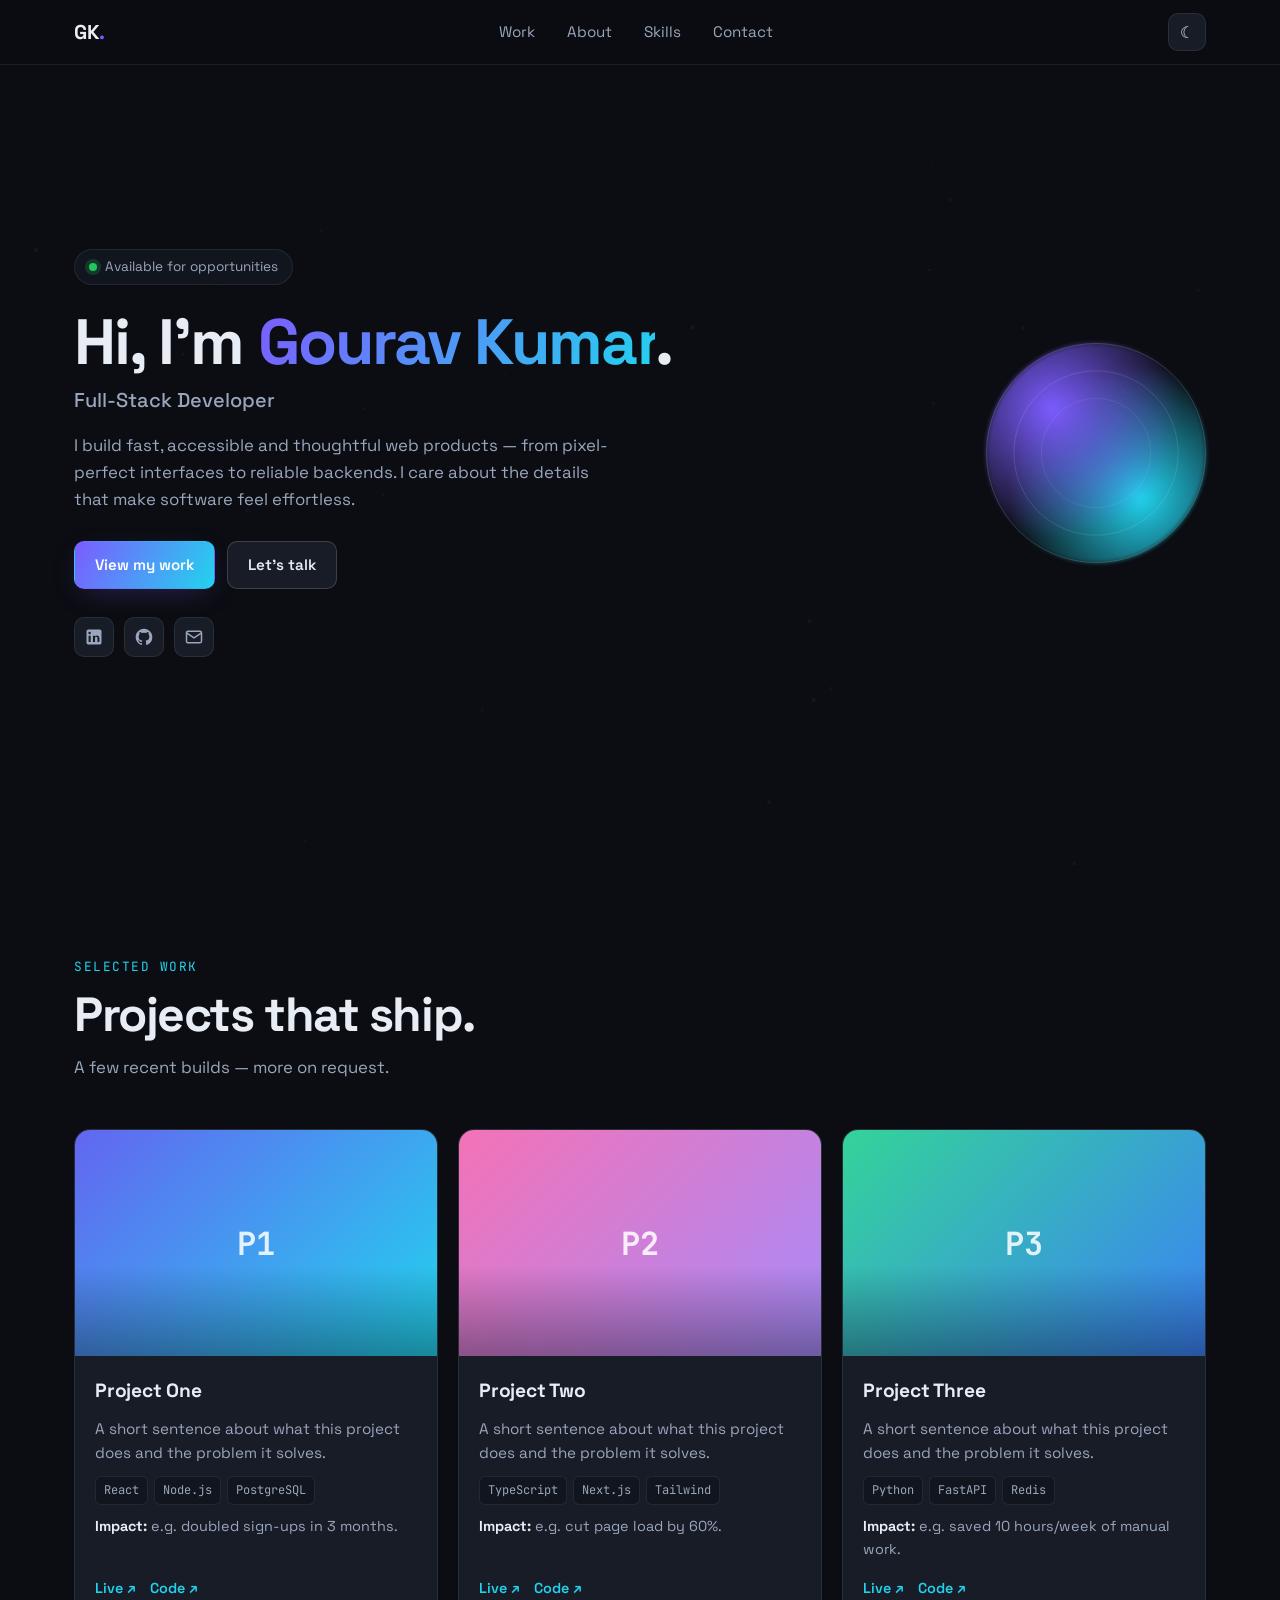
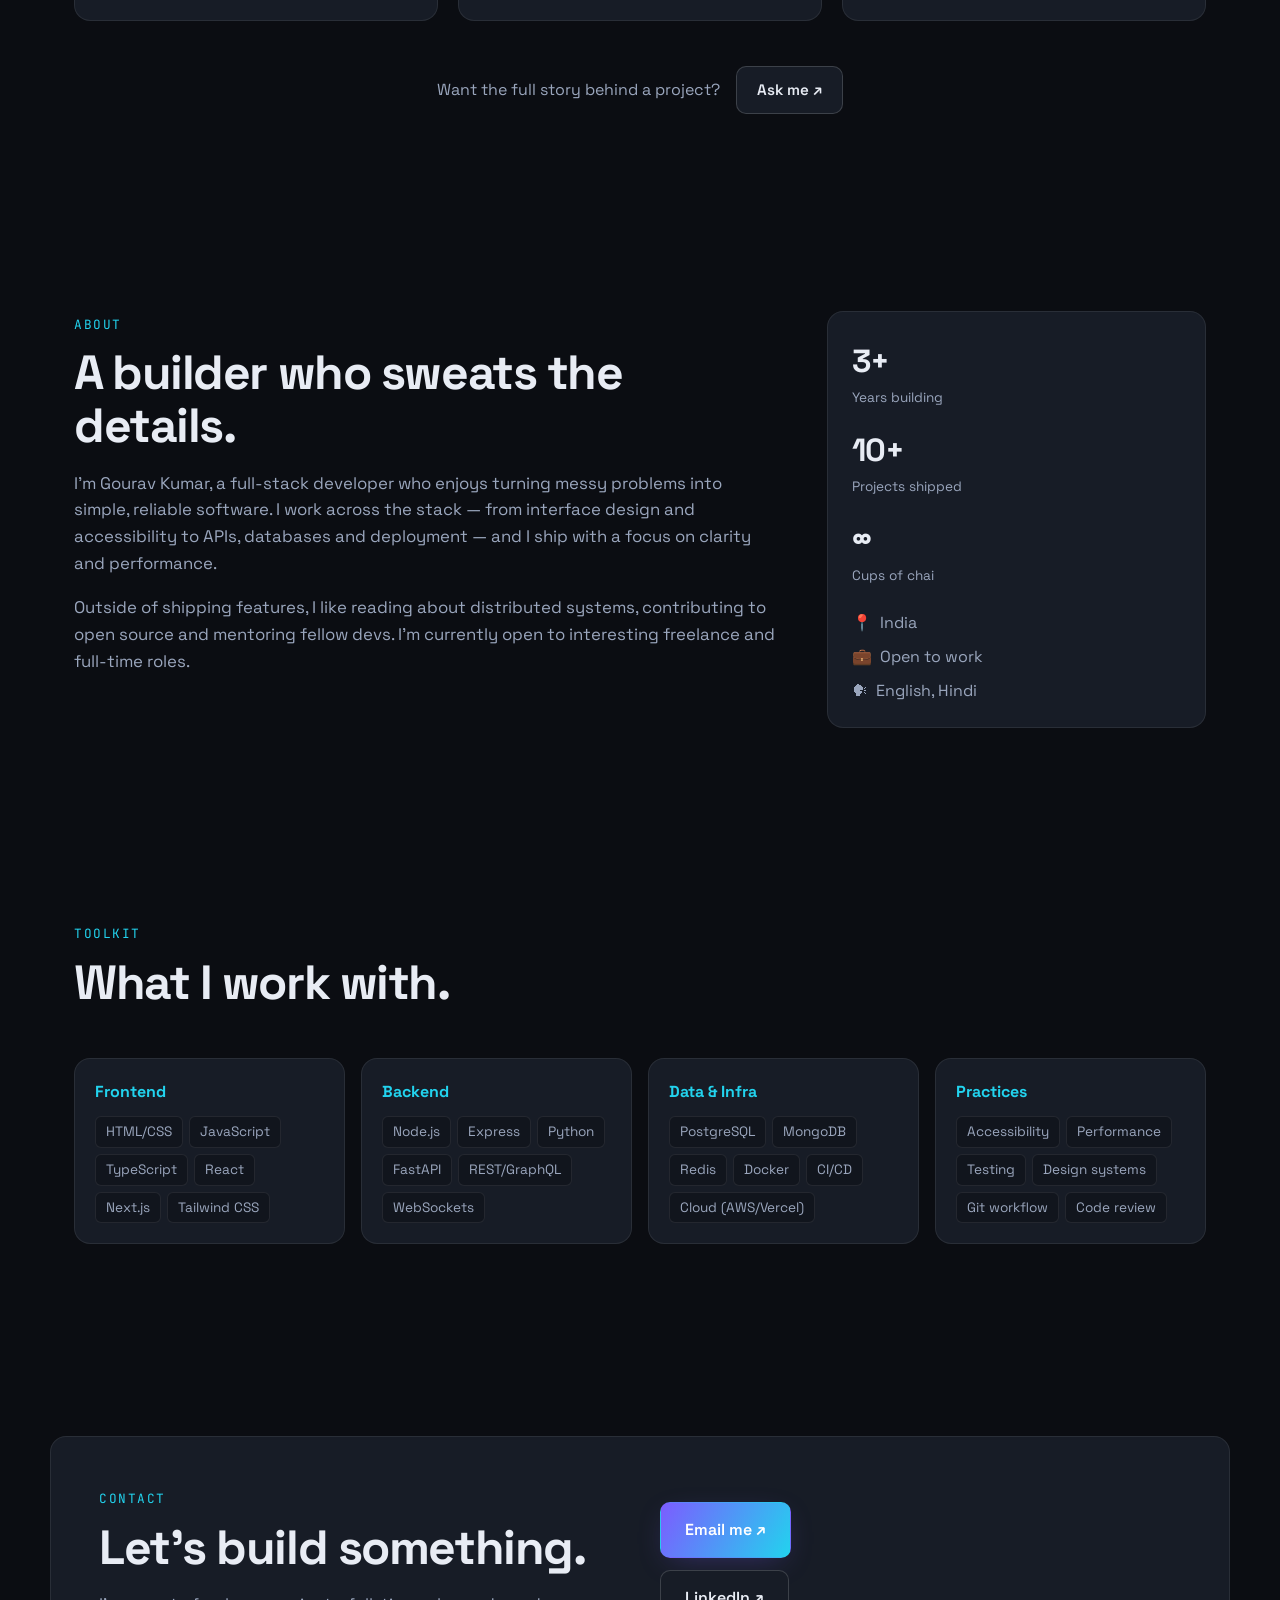
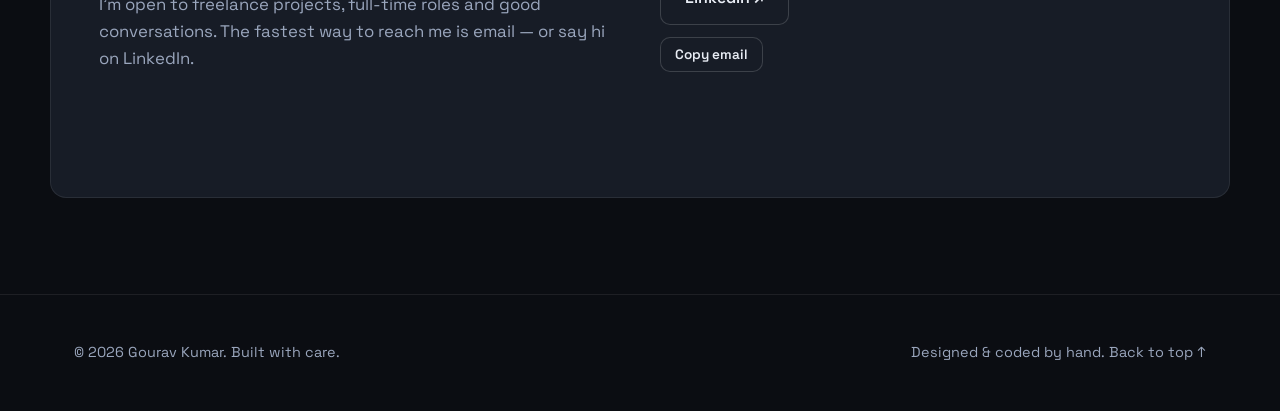
==== index.html @ 8fd54028 "Add files via upload" ====
<!DOCTYPE html>
<html lang="en" data-theme="dark">
<head>
  <meta charset="UTF-8" />
  <meta name="viewport" content="width=device-width, initial-scale=1" />
  <meta name="description" content="Portfolio of Gourav Kumar — full-stack developer building thoughtful, performant web products." />
  <title>Gourav Kumar — Portfolio</title>

  <link rel="icon" type="image/svg+xml" href="assets/favicon.svg" />

  <link rel="preconnect" href="https://fonts.googleapis.com" />
  <link rel="preconnect" href="https://fonts.gstatic.com" crossorigin />
  <link href="https://fonts.googleapis.com/css2?family=Space+Grotesk:wght@300;400;500;600;700&family=JetBrains+Mono:wght@400;500&display=swap" rel="stylesheet" />

  <link rel="stylesheet" href="styles.css" />
</head>
<body>
  <canvas id="bg-canvas" aria-hidden="true"></canvas>

  <header class="site-header" id="top">
    <div class="container header-inner">
      <a class="logo" href="#top" aria-label="Gourav Kumar home">GK<span class="dot">.</span></a>
      <nav class="nav" aria-label="Primary">
        <ul class="nav-list">
          <li><a href="#work">Work</a></li>
          <li><a href="#about">About</a></li>
          <li><a href="#skills">Skills</a></li>
          <li><a href="#contact">Contact</a></li>
        </ul>
      </nav>
      <div class="header-actions">
        <button class="theme-toggle" id="theme-toggle" aria-label="Toggle color theme" type="button">
          <span class="icon sun" aria-hidden="true">☀</span>
          <span class="icon moon" aria-hidden="true">☾</span>
        </button>
        <button class="nav-toggle" id="nav-toggle" aria-label="Toggle navigation" aria-expanded="false" type="button">
          <span></span><span></span><span></span>
        </button>
      </div>
    </div>
  </header>

  <main>
    <section class="hero section" id="hero">
      <div class="container hero-inner">
        <div class="hero-content reveal">
          <span class="badge">
            <span class="badge-dot"></span>
            Available for opportunities
          </span>
          <h1 class="hero-title">
            Hi, I'm <span class="gradient-text">Gourav Kumar</span>.
          </h1>
          <h2 class="hero-sub">Full-Stack Developer</h2>
          <p class="hero-lead">
            I build fast, accessible and thoughtful web products — from
            pixel-perfect interfaces to reliable backends. I care about
            the details that make software feel effortless.
          </p>
          <div class="hero-cta">
            <a class="btn btn-primary" href="#work">View my work</a>
            <a class="btn btn-ghost" href="#contact">Let's talk</a>
          </div>
          <ul class="hero-social" aria-label="Social links">
            <li>
              <a href="https://www.linkedin.com/in/gourav-bajwa-5b4453447" target="_blank" rel="noopener noreferrer" aria-label="LinkedIn">
                <svg viewBox="0 0 24 24" width="20" height="20" fill="currentColor" aria-hidden="true">
                  <path d="M19 3a2 2 0 0 1 2 2v14a2 2 0 0 1-2 2H5a2 2 0 0 1-2-2V5a2 2 0 0 1 2-2h14Zm-11 7.5H5.5V18H8V10.5Zm-1.25-1.75a1.5 1.5 0 1 0 0-3 1.5 1.5 0 0 0 0 3ZM18.5 18v-4.25c0-2.35-1.25-3.5-2.95-3.5a2.6 2.6 0 0 0-2.3 1.3V10.5H10.75V18H13.25v-4.05c0-1.1.2-2.15 1.55-2.15s1.35 1.25 1.35 2.2V18h2.35Z"/>
                </svg>
              </a>
            </li>
            <li>
              <a href="https://github.com/" target="_blank" rel="noopener noreferrer" aria-label="GitHub">
                <svg viewBox="0 0 24 24" width="20" height="20" fill="currentColor" aria-hidden="true">
                  <path d="M12 2C6.48 2 2 6.48 2 12c0 4.42 2.87 8.17 6.84 9.49.5.09.68-.22.68-.48v-1.7c-2.78.61-3.37-1.34-3.37-1.34-.46-1.16-1.11-1.47-1.11-1.47-.91-.62.07-.61.07-.61 1 .07 1.53 1.03 1.53 1.03.89 1.52 2.34 1.08 2.91.82.09-.65.35-1.08.63-1.33-2.22-.25-4.56-1.11-4.56-4.95 0-1.09.39-1.98 1.03-2.68-.1-.25-.45-1.27.1-2.65 0 0 .84-.27 2.75 1.03a9.58 9.58 0 0 1 5 0c1.91-1.3 2.75-1.03 2.75-1.03.55 1.38.2 2.4.1 2.65.64.7 1.03 1.59 1.03 2.68 0 3.85-2.34 4.7-4.57 4.95.36.31.68.92.68 1.85v2.74c0 .27.18.58.69.48A10.01 10.01 0 0 0 22 12c0-5.52-4.48-10-10-10Z"/>
                </svg>
              </a>
            </li>
            <li>
              <a href="mailto:hello@example.com" aria-label="Email">
                <svg viewBox="0 0 24 24" width="20" height="20" fill="none" stroke="currentColor" stroke-width="1.8" aria-hidden="true">
                  <rect x="3" y="5" width="18" height="14" rx="2"/>
                  <path d="m3 7 9 6 9-6"/>
                </svg>
              </a>
            </li>
          </ul>
        </div>
        <div class="hero-visual reveal" aria-hidden="true">
          <div class="orb"></div>
          <div class="rings">
            <span></span><span></span><span></span>
          </div>
        </div>
      </div>
    </section>

    <section class="section" id="work">
      <div class="container">
        <header class="section-head reveal">
          <span class="eyebrow">Selected work</span>
          <h2 class="section-title">Projects that ship.</h2>
          <p class="section-lead">A few recent builds — more on request.</p>
        </header>

        <div class="projects-grid">
          <article class="project-card reveal">
            <div class="project-thumb" style="--thumb: linear-gradient(135deg,#6366f1,#22d3ee);">P1</div>
            <div class="project-body">
              <h3>Project One</h3>
              <p class="project-one-liner">A short sentence about what this project does and the problem it solves.</p>
              <div class="project-tags">
                <span>React</span><span>Node.js</span><span>PostgreSQL</span>
              </div>
              <p class="project-impact"><strong>Impact:</strong> e.g. doubled sign-ups in 3 months.</p>
              <div class="project-links">
                <a href="#" aria-label="Live demo for Project One">Live ↗</a>
                <a href="#" aria-label="Source code for Project One">Code ↗</a>
              </div>
            </div>
          </article>

          <article class="project-card reveal">
            <div class="project-thumb" style="--thumb: linear-gradient(135deg,#f472b6,#a78bfa);">P2</div>
            <div class="project-body">
              <h3>Project Two</h3>
              <p class="project-one-liner">A short sentence about what this project does and the problem it solves.</p>
              <div class="project-tags">
                <span>TypeScript</span><span>Next.js</span><span>Tailwind</span>
              </div>
              <p class="project-impact"><strong>Impact:</strong> e.g. cut page load by 60%.</p>
              <div class="project-links">
                <a href="#" aria-label="Live demo for Project Two">Live ↗</a>
                <a href="#" aria-label="Source code for Project Two">Code ↗</a>
              </div>
            </div>
          </article>

          <article class="project-card reveal">
            <div class="project-thumb" style="--thumb: linear-gradient(135deg,#34d399,#3b82f6);">P3</div>
            <div class="project-body">
              <h3>Project Three</h3>
              <p class="project-one-liner">A short sentence about what this project does and the problem it solves.</p>
              <div class="project-tags">
                <span>Python</span><span>FastAPI</span><span>Redis</span>
              </div>
              <p class="project-impact"><strong>Impact:</strong> e.g. saved 10 hours/week of manual work.</p>
              <div class="project-links">
                <a href="#" aria-label="Live demo for Project Three">Live ↗</a>
                <a href="#" aria-label="Source code for Project Three">Code ↗</a>
              </div>
            </div>
          </article>
        </div>

        <div class="work-cta reveal">
          <p>Want the full story behind a project?</p>
          <a class="btn btn-ghost" href="#contact">Ask me ↗</a>
        </div>
      </div>
    </section>

    <section class="section" id="about">
      <div class="container about-grid">
        <div class="about-text reveal">
          <span class="eyebrow">About</span>
          <h2 class="section-title">A builder who sweats the details.</h2>
          <p>
            I'm Gourav Kumar, a full-stack developer who enjoys turning messy
            problems into simple, reliable software. I work across the stack —
            from interface design and accessibility to APIs, databases and
            deployment — and I ship with a focus on clarity and performance.
          </p>
          <p>
            Outside of shipping features, I like reading about distributed
            systems, contributing to open source and mentoring fellow devs.
            I'm currently open to interesting freelance and full-time roles.
          </p>
        </div>
        <aside class="about-panel reveal">
          <div class="stat">
            <span class="stat-num">3+</span>
            <span class="stat-label">Years building</span>
          </div>
          <div class="stat">
            <span class="stat-num">10+</span>
            <span class="stat-label">Projects shipped</span>
          </div>
          <div class="stat">
            <span class="stat-num">∞</span>
            <span class="stat-label">Cups of chai</span>
          </div>
          <ul class="facts">
            <li><span>📍</span> India</li>
            <li><span>💼</span> Open to work</li>
            <li><span>🗣</span> English, Hindi</li>
          </ul>
        </aside>
      </div>
    </section>

    <section class="section" id="skills">
      <div class="container">
        <header class="section-head reveal">
          <span class="eyebrow">Toolkit</span>
          <h2 class="section-title">What I work with.</h2>
        </header>
        <div class="skills-grid reveal">
          <div class="skill-group">
            <h3>Frontend</h3>
            <ul>
              <li>HTML/CSS</li><li>JavaScript</li><li>TypeScript</li>
              <li>React</li><li>Next.js</li><li>Tailwind CSS</li>
            </ul>
          </div>
          <div class="skill-group">
            <h3>Backend</h3>
            <ul>
              <li>Node.js</li><li>Express</li><li>Python</li>
              <li>FastAPI</li><li>REST/GraphQL</li><li>WebSockets</li>
            </ul>
          </div>
          <div class="skill-group">
            <h3>Data & Infra</h3>
            <ul>
              <li>PostgreSQL</li><li>MongoDB</li><li>Redis</li>
              <li>Docker</li><li>CI/CD</li><li>Cloud (AWS/Vercel)</li>
            </ul>
          </div>
          <div class="skill-group">
            <h3>Practices</h3>
            <ul>
              <li>Accessibility</li><li>Performance</li><li>Testing</li>
              <li>Design systems</li><li>Git workflow</li><li>Code review</li>
            </ul>
          </div>
        </div>
      </div>
    </section>

    <section class="section" id="contact">
      <div class="container contact-inner reveal">
        <div class="contact-copy">
          <span class="eyebrow">Contact</span>
          <h2 class="section-title">Let's build something.</h2>
          <p>
            I'm open to freelance projects, full-time roles and good
            conversations. The fastest way to reach me is email — or say hi
            on LinkedIn.
          </p>
        </div>
        <div class="contact-actions">
          <a class="btn btn-primary btn-lg" id="email-btn" href="mailto:hello@example.com">
            Email me ↗
          </a>
          <a class="btn btn-ghost btn-lg" href="https://www.linkedin.com/in/gourav-bajwa-5b4453447" target="_blank" rel="noopener noreferrer">
            LinkedIn ↗
          </a>
          <button class="btn btn-ghost btn-sm copy-btn" id="copy-email" type="button" data-email="hello@example.com">
            Copy email
          </button>
        </div>
        <p class="contact-note" id="copy-note" role="status" aria-live="polite"></p>
      </div>
    </section>
  </main>

  <footer class="site-footer">
    <div class="container footer-inner">
      <p>© <span id="year"></span> Gourav Kumar. Built with care.</p>
      <p class="footer-note">Designed & coded by hand. <a href="#top">Back to top ↑</a></p>
    </div>
  </footer>

  <script src="script.js" defer></script>
</body>
</html>
---- styles.css ----
/* ===== Design tokens ===== */
:root {
  --bg: #0b0d12;
  --bg-soft: #11151d;
  --bg-elev: #171c26;
  --text: #e8ecf4;
  --text-muted: #9aa6bd;
  --text-faint: #6b7690;
  --accent: #7c5cff;
  --accent-2: #22d3ee;
  --accent-glow: rgba(124, 92, 255, 0.35);
  --border: rgba(255, 255, 255, 0.08);
  --border-strong: rgba(255, 255, 255, 0.16);
  --shadow: 0 20px 60px -20px rgba(0, 0, 0, 0.6);
  --radius: 16px;
  --radius-sm: 10px;
  --maxw: 1180px;
  --font-sans: "Space Grotesk", system-ui, -apple-system, Segoe UI, Roboto, sans-serif;
  --font-mono: "JetBrains Mono", ui-monospace, SFMono-Regular, monospace;
}

[data-theme="light"] {
  --bg: #f5f7fb;
  --bg-soft: #eef1f7;
  --bg-elev: #ffffff;
  --text: #0f1320;
  --text-muted: #4a5572;
  --text-faint: #7a85a3;
  --accent: #5b47ff;
  --accent-2: #0891b2;
  --accent-glow: rgba(91, 71, 255, 0.25);
  --border: rgba(15, 19, 32, 0.08);
  --border-strong: rgba(15, 19, 32, 0.16);
  --shadow: 0 20px 60px -20px rgba(15, 19, 32, 0.18);
}

/* Respect reduced motion */
@media (prefers-reduced-motion: reduce) {
  *, *::before, *::after {
    animation-duration: 0.001ms !important;
    animation-iteration-count: 1 !important;
    transition-duration: 0.001ms !important;
    scroll-behavior: auto !important;
  }
}

* { box-sizing: border-box; }

html { scroll-behavior: smooth; }

body {
  margin: 0;
  font-family: var(--font-sans);
  background: var(--bg);
  color: var(--text);
  line-height: 1.6;
  -webkit-font-smoothing: antialiased;
  overflow-x: hidden;
  transition: background 0.3s ease, color 0.3s ease;
}

/* Canvas background */
#bg-canvas {
  position: fixed;
  inset: 0;
  z-index: 0;
  pointer-events: none;
  opacity: 0.45;
}

/* Containers */
.container {
  width: 100%;
  max-width: var(--maxw);
  margin: 0 auto;
  padding: 0 24px;
}

/* Header */
.site-header {
  position: sticky;
  top: 0;
  z-index: 50;
  backdrop-filter: blur(14px);
  -webkit-backdrop-filter: blur(14px);
  background: color-mix(in srgb, var(--bg) 70%, transparent);
  border-bottom: 1px solid var(--border);
}
.header-inner {
  display: flex;
  align-items: center;
  justify-content: space-between;
  height: 64px;
  gap: 16px;
}
.logo {
  font-weight: 700;
  font-size: 1.25rem;
  color: var(--text);
  text-decoration: none;
  letter-spacing: -0.02em;
}
.logo .dot { color: var(--accent); }
.nav { flex: 1; display: flex; justify-content: center; }
.nav-list {
  display: flex;
  gap: 4px;
  list-style: none;
  margin: 0;
  padding: 0;
}
.nav-list a {
  color: var(--text-muted);
  text-decoration: none;
  padding: 8px 14px;
  border-radius: 8px;
  font-size: 0.95rem;
  transition: color 0.2s, background 0.2s;
}
.nav-list a:hover { color: var(--text); background: var(--bg-soft); }
.header-actions { display: flex; align-items: center; gap: 8px; }
.theme-toggle {
  border: 1px solid var(--border);
  background: var(--bg-elev);
  color: var(--text);
  width: 38px; height: 38px;
  border-radius: 10px;
  cursor: pointer;
  font-size: 1rem;
  display: grid; place-items: center;
}
.theme-toggle .icon { display: none; }
[data-theme="dark"] .theme-toggle .moon { display: inline; }
[data-theme="light"] .theme-toggle .sun { display: inline; }
.nav-toggle {
  display: none;
  flex-direction: column;
  gap: 4px;
  border: 1px solid var(--border);
  background: var(--bg-elev);
  width: 38px; height: 38px;
  border-radius: 10px;
  cursor: pointer;
  padding: 8px;
}
.nav-toggle span {
  height: 2px; background: var(--text); border-radius: 2px;
}

/* Sections */
.section { position: relative; z-index: 1; padding: 96px 0; }
.section-head { margin-bottom: 48px; max-width: 720px; }
.eyebrow {
  display: inline-block;
  font-family: var(--font-mono);
  font-size: 0.8rem;
  letter-spacing: 0.12em;
  text-transform: uppercase;
  color: var(--accent-2);
  margin-bottom: 12px;
}
.section-title {
  font-size: clamp(2rem, 4vw, 3rem);
  line-height: 1.1;
  letter-spacing: -0.03em;
  margin: 0 0 12px;
}
.section-lead { color: var(--text-muted); font-size: 1.05rem; margin: 0; }

/* Hero */
.hero { padding-top: 80px; min-height: 88vh; display: flex; align-items: center; }
.hero-inner {
  display: grid;
  grid-template-columns: 1.15fr 0.85fr;
  gap: 48px;
  align-items: center;
}
.hero-content { max-width: 640px; }
.badge {
  display: inline-flex;
  align-items: center;
  gap: 8px;
  padding: 6px 14px;
  border-radius: 999px;
  background: var(--bg-soft);
  border: 1px solid var(--border);
  font-size: 0.85rem;
  color: var(--text-muted);
  margin-bottom: 24px;
}
.badge-dot {
  width: 8px; height: 8px; border-radius: 50%;
  background: #22c55e;
  box-shadow: 0 0 0 4px rgba(34, 197, 94, 0.2);
}
.hero-title {
  font-size: clamp(2.4rem, 5vw, 4rem);
  line-height: 1.05;
  letter-spacing: -0.03em;
  margin: 0 0 8px;
}
.gradient-text {
  background: linear-gradient(120deg, var(--accent), var(--accent-2));
  -webkit-background-clip: text;
  background-clip: text;
  color: transparent;
}
.hero-sub {
  font-size: 1.25rem;
  color: var(--text-muted);
  font-weight: 500;
  margin: 0 0 16px;
}
.hero-lead {
  font-size: 1.05rem;
  color: var(--text-muted);
  margin: 0 0 28px;
  max-width: 540px;
}
.hero-cta { display: flex; gap: 12px; flex-wrap: wrap; margin-bottom: 28px; }
.hero-social {
  display: flex;
  gap: 10px;
  list-style: none;
  margin: 0;
  padding: 0;
}
.hero-social a {
  display: grid; place-items: center;
  width: 40px; height: 40px;
  border-radius: 10px;
  border: 1px solid var(--border);
  color: var(--text-muted);
  background: var(--bg-elev);
  transition: color 0.2s, border-color 0.2s, transform 0.2s;
}
.hero-social a:hover { color: var(--text); border-color: var(--accent); transform: translateY(-2px); }

/* Buttons */
.btn {
  display: inline-flex;
  align-items: center;
  gap: 6px;
  padding: 11px 20px;
  border-radius: 10px;
  font-weight: 600;
  font-size: 0.95rem;
  text-decoration: none;
  border: 1px solid transparent;
  cursor: pointer;
  transition: transform 0.15s, background 0.2s, border-color 0.2s, box-shadow 0.2s;
  font-family: inherit;
}
.btn-primary {
  background: linear-gradient(120deg, var(--accent), var(--accent-2));
  color: #fff;
  box-shadow: 0 8px 30px -10px var(--accent-glow);
}
.btn-primary:hover { transform: translateY(-2px); box-shadow: 0 12px 36px -8px var(--accent-glow); }
.btn-ghost {
  background: var(--bg-elev);
  color: var(--text);
  border-color: var(--border-strong);
}
.btn-ghost:hover { border-color: var(--accent); transform: translateY(-2px); }
.btn-lg { padding: 14px 24px; font-size: 1rem; }
.btn-sm { padding: 8px 14px; font-size: 0.85rem; }

/* Hero visual */
.hero-visual {
  position: relative;
  aspect-ratio: 1;
  max-width: 360px;
  margin-left: auto;
  display: grid; place-items: center;
}
.orb {
  width: 220px; height: 220px;
  border-radius: 50%;
  background: radial-gradient(circle at 30% 30%, var(--accent), transparent 60%),
              radial-gradient(circle at 70% 70%, var(--accent-2), transparent 60%);
  filter: blur(2px);
  animation: float 6s ease-in-out infinite;
  position: relative;
}
.rings { position: absolute; inset: 0; }
.rings span {
  position: absolute;
  inset: 0;
  border: 1px solid var(--border-strong);
  border-radius: 50%;
  animation: spin 18s linear infinite;
}
.rings span:nth-child(2) { transform: scale(0.75); animation-duration: 12s; animation-direction: reverse; }
.rings span:nth-child(3) { transform: scale(0.5); animation-duration: 8s; }
@keyframes float {
  0%, 100% { transform: translateY(-10px) rotate(0deg); }
  50% { transform: translateY(10px) rotate(8deg); }
}
@keyframes spin { to { transform: rotate(360deg); } }

/* Projects */
.projects-grid {
  display: grid;
  grid-template-columns: repeat(auto-fit, minmax(300px, 1fr));
  gap: 20px;
}
.project-card {
  background: var(--bg-elev);
  border: 1px solid var(--border);
  border-radius: var(--radius);
  overflow: hidden;
  transition: transform 0.25s, box-shadow 0.25s, border-color 0.25s;
  display: flex;
  flex-direction: column;
}
.project-card:hover {
  transform: translateY(-6px);
  border-color: var(--accent);
  box-shadow: 0 20px 50px -20px var(--accent-glow);
}
.project-thumb {
  aspect-ratio: 16/10;
  background: var(--thumb, linear-gradient(135deg, #6366f1, #22d3ee));
  display: grid; place-items: center;
  font-family: var(--font-mono);
  font-size: 2rem;
  color: rgba(255,255,255,0.85);
  font-weight: 700;
  position: relative;
}
.project-thumb::after {
  content: "";
  position: absolute; inset: 0;
  background: linear-gradient(to bottom, transparent 60%, rgba(0,0,0,0.35));
}
.project-body { padding: 20px; display: flex; flex-direction: column; gap: 10px; flex: 1; }
.project-body h3 { margin: 0; font-size: 1.2rem; letter-spacing: -0.01em; }
.project-one-liner { color: var(--text-muted); margin: 0; font-size: 0.95rem; }
.project-tags { display: flex; flex-wrap: wrap; gap: 6px; }
.project-tags span {
  font-family: var(--font-mono);
  font-size: 0.75rem;
  padding: 4px 8px;
  border-radius: 6px;
  background: var(--bg-soft);
  border: 1px solid var(--border);
  color: var(--text-muted);
}
.project-impact { margin: 0; font-size: 0.9rem; color: var(--text-muted); }
.project-impact strong { color: var(--text); }
.project-links { display: flex; gap: 14px; margin-top: auto; padding-top: 6px; }
.project-links a {
  text-decoration: none;
  font-weight: 600;
  font-size: 0.9rem;
  color: var(--accent-2);
  transition: color 0.2s;
}
.project-links a:hover { color: var(--accent); }
.work-cta {
  margin-top: 40px;
  display: flex;
  align-items: center;
  justify-content: center;
  gap: 16px;
  flex-wrap: wrap;
  color: var(--text-muted);
}

/* About */
.about-grid {
  display: grid;
  grid-template-columns: 1.3fr 0.7fr;
  gap: 48px;
  align-items: start;
}
.about-text p { color: var(--text-muted); font-size: 1.05rem; }
.about-panel {
  background: var(--bg-elev);
  border: 1px solid var(--border);
  border-radius: var(--radius);
  padding: 24px;
  display: grid;
  gap: 16px;
}
.stat { display: flex; flex-direction: column; }
.stat-num { font-size: 2rem; font-weight: 700; letter-spacing: -0.02em; }
.stat-label { font-size: 0.85rem; color: var(--text-muted); }
.facts { list-style: none; padding: 0; margin: 8px 0 0; display: grid; gap: 8px; }
.facts li { color: var(--text-muted); display: flex; gap: 8px; align-items: center; }

/* Skills */
.skills-grid {
  display: grid;
  grid-template-columns: repeat(auto-fit, minmax(220px, 1fr));
  gap: 16px;
}
.skill-group {
  background: var(--bg-elev);
  border: 1px solid var(--border);
  border-radius: var(--radius);
  padding: 20px;
}
.skill-group h3 { margin: 0 0 12px; font-size: 1rem; color: var(--accent-2); }
.skill-group ul { list-style: none; padding: 0; margin: 0; display: flex; flex-wrap: wrap; gap: 6px; }
.skill-group li {
  font-size: 0.85rem;
  padding: 4px 10px;
  border-radius: 6px;
  background: var(--bg-soft);
  color: var(--text-muted);
  border: 1px solid var(--border);
}

/* Contact */
.contact-inner {
  display: grid;
  grid-template-columns: 1fr 1fr;
  gap: 40px;
  align-items: center;
  background: var(--bg-elev);
  border: 1px solid var(--border);
  border-radius: var(--radius);
  padding: 48px;
}
.contact-copy p { color: var(--text-muted); font-size: 1.05rem; }
.contact-actions { display: flex; flex-direction: column; gap: 12px; align-items: flex-start; }
.copy-btn { align-self: flex-start; }
.contact-note { grid-column: 1 / -1; color: var(--text-muted); font-size: 0.9rem; margin: 0; min-height: 20px; }

/* Footer */
.site-footer {
  border-top: 1px solid var(--border);
  padding: 32px 0;
  color: var(--text-muted);
  font-size: 0.9rem;
  position: relative;
  z-index: 1;
}
.footer-inner {
  display: flex;
  justify-content: space-between;
  flex-wrap: wrap;
  gap: 8px;
}
.footer-note a { color: var(--text-muted); text-decoration: none; }
.footer-note a:hover { color: var(--accent); }

/* Reveal animation */
.reveal {
  opacity: 0;
  transform: translateY(24px);
  transition: opacity 0.7s ease, transform 0.7s ease;
}
.reveal.visible {
  opacity: 1;
  transform: translateY(0);
}

/* Mobile */
@media (max-width: 900px) {
  .hero-inner { grid-template-columns: 1fr; }
  .hero-visual { display: none; }
  .about-grid { grid-template-columns: 1fr; }
  .contact-inner { grid-template-columns: 1fr; padding: 32px; }
}
@media (max-width: 720px) {
  .nav { position: fixed; inset: 64px 0 0 0; background: var(--bg); transform: translateX(100%); transition: transform 0.25s; padding: 24px; }
  .nav.open { transform: translateX(0); }
  .nav-list { flex-direction: column; }
  .nav-toggle { display: flex; }
  .section { padding: 64px 0; }
  .hero { min-height: auto; padding-top: 40px; }
}
@media (prefers-reduced-motion: reduce) {
  .reveal { opacity: 1; transform: none; }
}
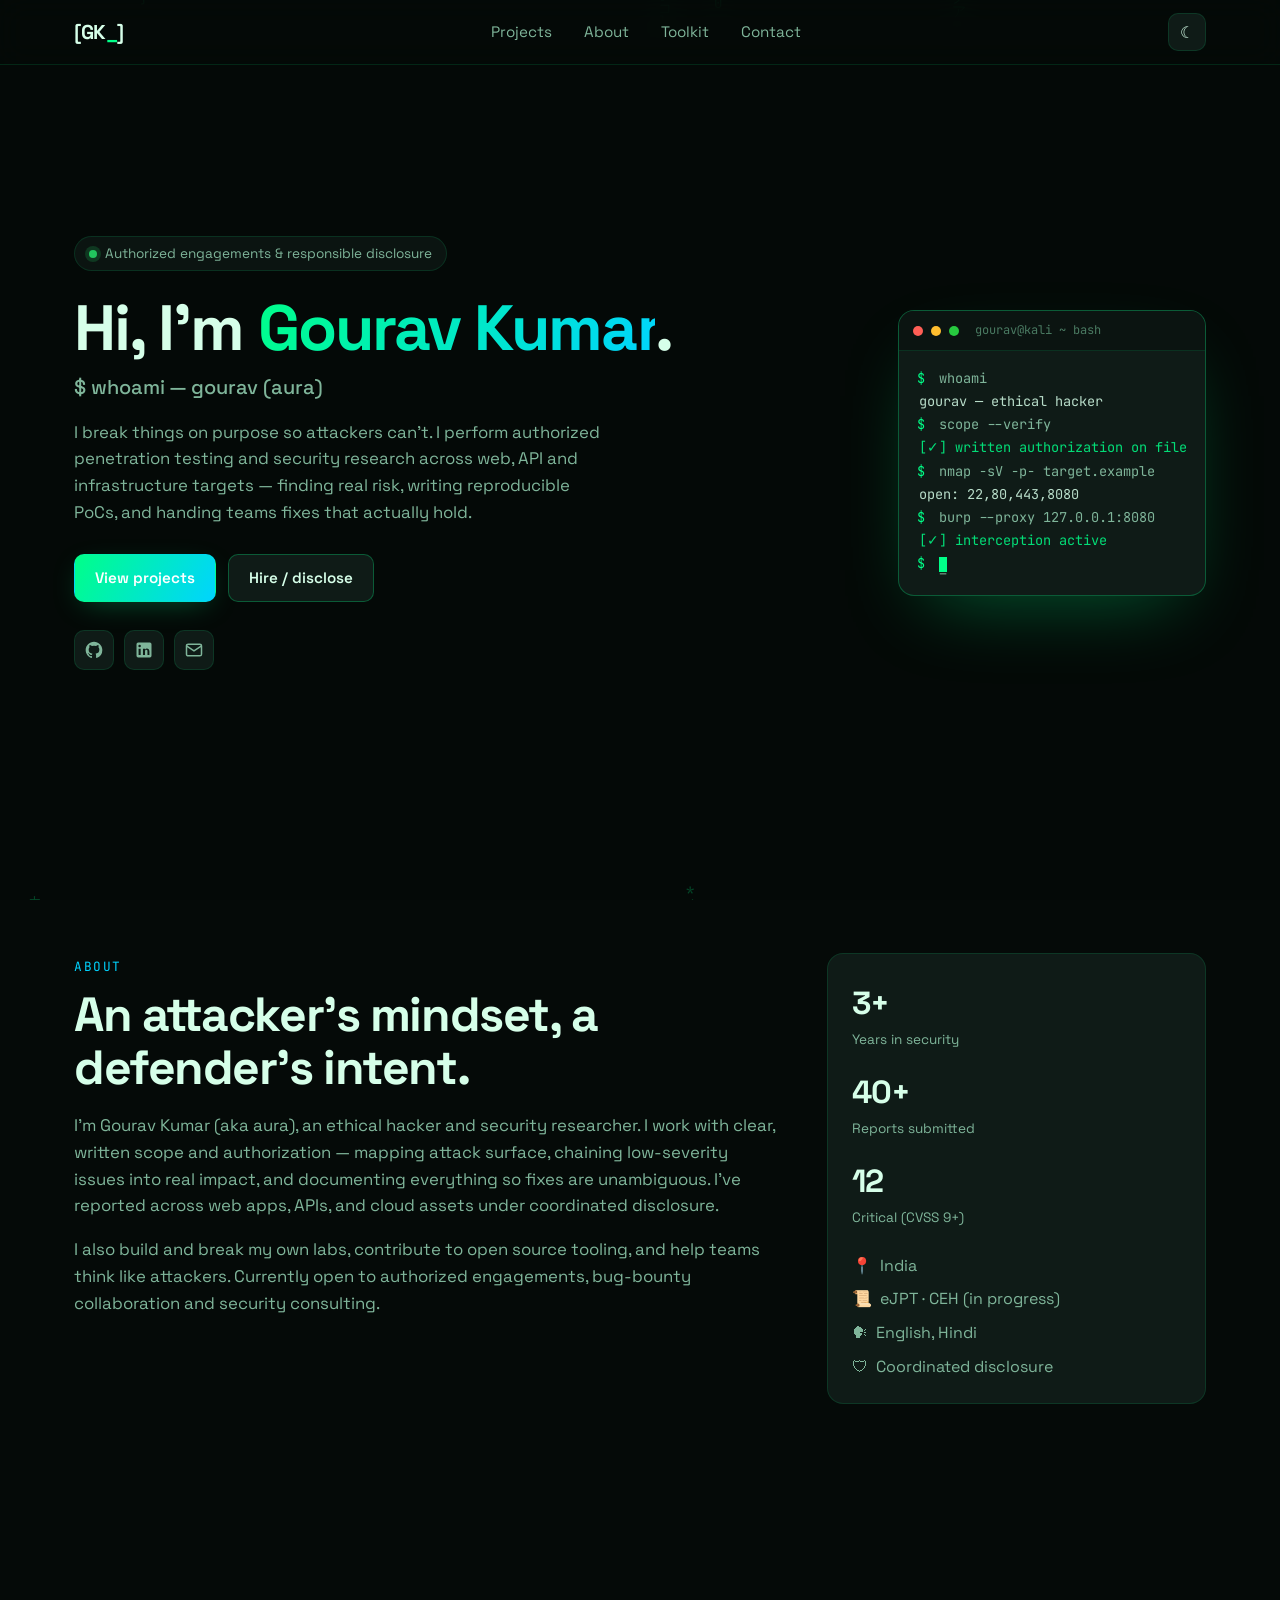
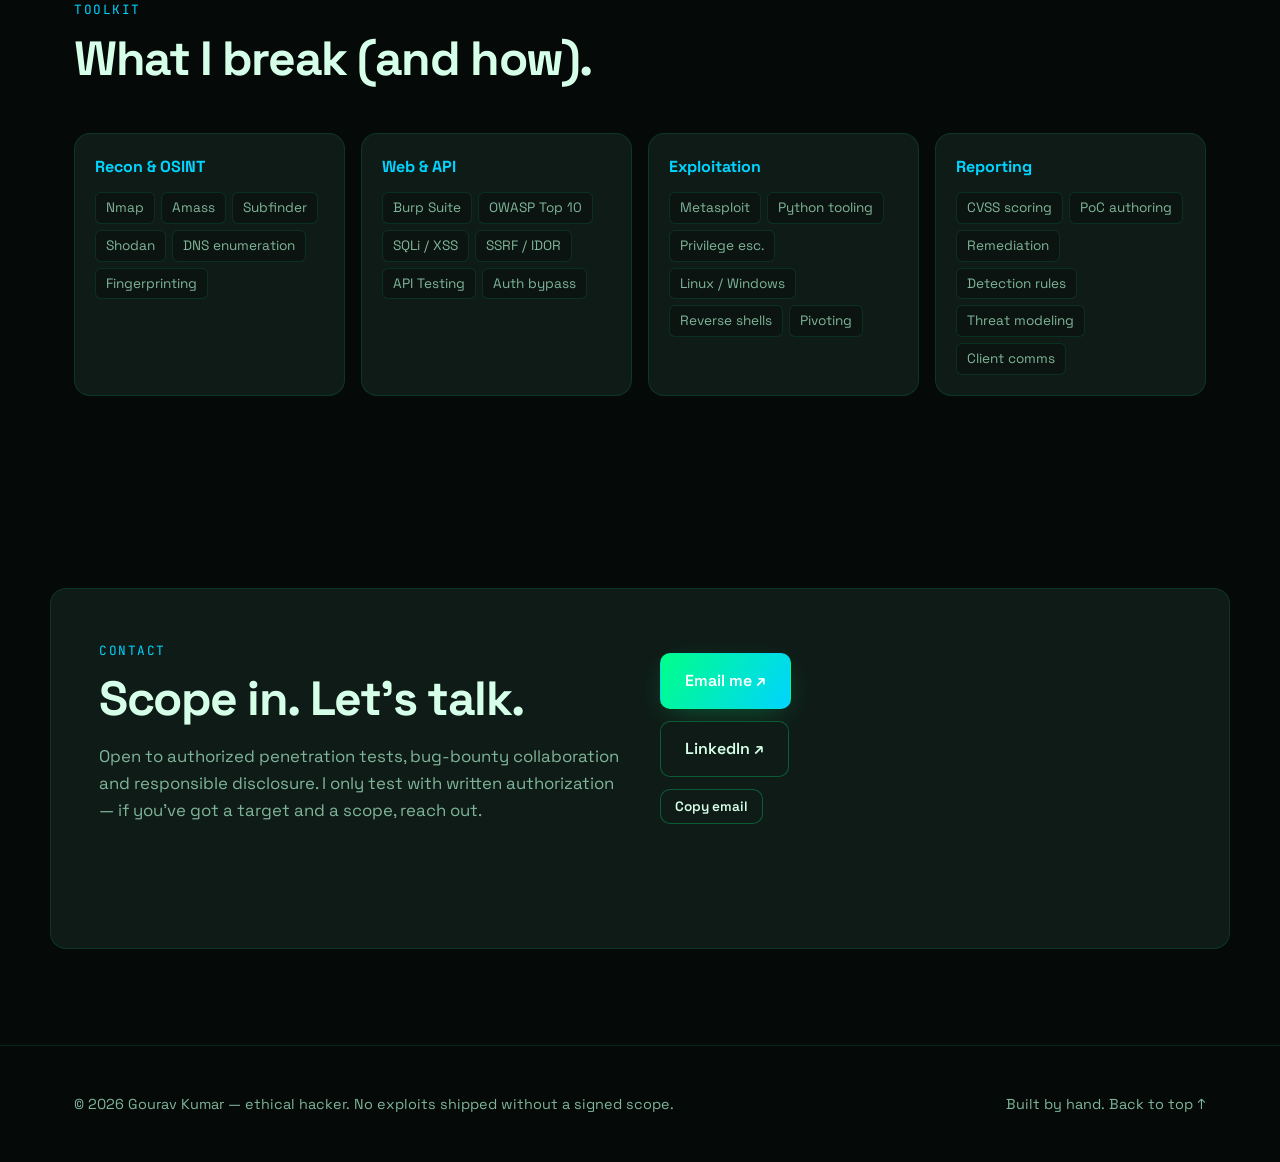
==== commit 61a93d35: "Add files via upload" ====
--- a/index.html
+++ b/index.html
@@ -3,14 +3,14 @@
 <head>
   <meta charset="UTF-8" />
   <meta name="viewport" content="width=device-width, initial-scale=1" />
-  <meta name="description" content="Portfolio of Gourav Kumar — full-stack developer building thoughtful, performant web products." />
-  <title>Gourav Kumar — Portfolio</title>
+  <meta name="description" content="Portfolio of Gourav Kumar — ethical hacker & security researcher. Authorized penetration testing, web/API security, and responsible disclosure." />
+  <title>Gourav Kumar — Ethical Hacker</title>
 
   <link rel="icon" type="image/svg+xml" href="assets/favicon.svg" />
 
   <link rel="preconnect" href="https://fonts.googleapis.com" />
   <link rel="preconnect" href="https://fonts.gstatic.com" crossorigin />
-  <link href="https://fonts.googleapis.com/css2?family=Space+Grotesk:wght@300;400;500;600;700&family=JetBrains+Mono:wght@400;500&display=swap" rel="stylesheet" />
+  <link href="https://fonts.googleapis.com/css2?family=Space+Grotesk:wght@300;400;500;600;700&family=JetBrains+Mono:wght@400;500;700&display=swap" rel="stylesheet" />
 
   <link rel="stylesheet" href="styles.css" />
 </head>
@@ -19,12 +19,14 @@
 
   <header class="site-header" id="top">
     <div class="container header-inner">
-      <a class="logo" href="#top" aria-label="Gourav Kumar home">GK<span class="dot">.</span></a>
+      <a class="logo" href="#top" aria-label="Gourav Kumar home">
+        <span class="logo-bracket">[</span>GK<span class="dot">_</span><span class="logo-bracket">]</span>
+      </a>
       <nav class="nav" aria-label="Primary">
         <ul class="nav-list">
-          <li><a href="#work">Work</a></li>
+          <li><a href="projects.html">Projects</a></li>
           <li><a href="#about">About</a></li>
-          <li><a href="#skills">Skills</a></li>
+          <li><a href="#skills">Toolkit</a></li>
           <li><a href="#contact">Contact</a></li>
         </ul>
       </nav>
@@ -46,22 +48,30 @@
         <div class="hero-content reveal">
           <span class="badge">
             <span class="badge-dot"></span>
-            Available for opportunities
+            Authorized engagements &amp; responsible disclosure
           </span>
           <h1 class="hero-title">
             Hi, I'm <span class="gradient-text">Gourav Kumar</span>.
           </h1>
-          <h2 class="hero-sub">Full-Stack Developer</h2>
+          <h2 class="hero-sub">$ whoami — gourav (aura)</h2>
           <p class="hero-lead">
-            I build fast, accessible and thoughtful web products — from
-            pixel-perfect interfaces to reliable backends. I care about
-            the details that make software feel effortless.
+            I break things on purpose so attackers can't. I perform authorized
+            penetration testing and security research across web, API and
+            infrastructure targets — finding real risk, writing reproducible
+            PoCs, and handing teams fixes that actually hold.
           </p>
           <div class="hero-cta">
-            <a class="btn btn-primary" href="#work">View my work</a>
-            <a class="btn btn-ghost" href="#contact">Let's talk</a>
+            <a class="btn btn-primary" href="projects.html">View projects</a>
+            <a class="btn btn-ghost" href="#contact">Hire / disclose</a>
           </div>
           <ul class="hero-social" aria-label="Social links">
+            <li>
+              <a href="https://github.com/gouravharmilap" target="_blank" rel="noopener noreferrer" aria-label="GitHub">
+                <svg viewBox="0 0 24 24" width="20" height="20" fill="currentColor" aria-hidden="true">
+                  <path d="M12 2C6.48 2 2 6.48 2 12c0 4.42 2.87 8.17 6.84 9.49.5.09.68-.22.68-.48v-1.7c-2.78.61-3.37-1.34-3.37-1.34-.46-1.16-1.11-1.47-1.11-1.47-.91-.62.07-.61.07-.61 1 .07 1.53 1.03 1.53 1.03.89 1.52 2.34 1.08 2.91.82.09-.65.35-1.08.63-1.33-2.22-.25-4.56-1.11-4.56-4.95 0-1.09.39-1.98 1.03-2.68-.1-.25-.45-1.27.1-2.65 0 0 .84-.27 2.75 1.03a9.58 9.58 0 0 1 5 0c1.91-1.3 2.75-1.03 2.75-1.03.55 1.38.2 2.4.1 2.65.64.7 1.03 1.59 1.03 2.68 0 3.85-2.34 4.7-4.57 4.95.36.31.68.92.68 1.85v2.74c0 .27.18.58.69.48A10.01 10.01 0 0 0 22 12c0-5.52-4.48-10-10-10Z"/>
+                </svg>
+              </a>
+            </li>
             <li>
               <a href="https://www.linkedin.com/in/gourav-bajwa-5b4453447" target="_blank" rel="noopener noreferrer" aria-label="LinkedIn">
                 <svg viewBox="0 0 24 24" width="20" height="20" fill="currentColor" aria-hidden="true">
@@ -70,14 +80,7 @@
               </a>
             </li>
             <li>
-              <a href="https://github.com/" target="_blank" rel="noopener noreferrer" aria-label="GitHub">
-                <svg viewBox="0 0 24 24" width="20" height="20" fill="currentColor" aria-hidden="true">
-                  <path d="M12 2C6.48 2 2 6.48 2 12c0 4.42 2.87 8.17 6.84 9.49.5.09.68-.22.68-.48v-1.7c-2.78.61-3.37-1.34-3.37-1.34-.46-1.16-1.11-1.47-1.11-1.47-.91-.62.07-.61.07-.61 1 .07 1.53 1.03 1.53 1.03.89 1.52 2.34 1.08 2.91.82.09-.65.35-1.08.63-1.33-2.22-.25-4.56-1.11-4.56-4.95 0-1.09.39-1.98 1.03-2.68-.1-.25-.45-1.27.1-2.65 0 0 .84-.27 2.75 1.03a9.58 9.58 0 0 1 5 0c1.91-1.3 2.75-1.03 2.75-1.03.55 1.38.2 2.4.1 2.65.64.7 1.03 1.59 1.03 2.68 0 3.85-2.34 4.7-4.57 4.95.36.31.68.92.68 1.85v2.74c0 .27.18.58.69.48A10.01 10.01 0 0 0 22 12c0-5.52-4.48-10-10-10Z"/>
-                </svg>
-              </a>
-            </li>
-            <li>
-              <a href="mailto:hello@example.com" aria-label="Email">
+              <a href="mailto:gouravharmilap@gmail.com" aria-label="Email">
                 <svg viewBox="0 0 24 24" width="20" height="20" fill="none" stroke="currentColor" stroke-width="1.8" aria-hidden="true">
                   <rect x="3" y="5" width="18" height="14" rx="2"/>
                   <path d="m3 7 9 6 9-6"/>
@@ -87,113 +90,64 @@
           </ul>
         </div>
         <div class="hero-visual reveal" aria-hidden="true">
-          <div class="orb"></div>
-          <div class="rings">
-            <span></span><span></span><span></span>
-          </div>
-        </div>
-      </div>
-    </section>
-
-    <section class="section" id="work">
-      <div class="container">
-        <header class="section-head reveal">
-          <span class="eyebrow">Selected work</span>
-          <h2 class="section-title">Projects that ship.</h2>
-          <p class="section-lead">A few recent builds — more on request.</p>
-        </header>
-
-        <div class="projects-grid">
-          <article class="project-card reveal">
-            <div class="project-thumb" style="--thumb: linear-gradient(135deg,#6366f1,#22d3ee);">P1</div>
-            <div class="project-body">
-              <h3>Project One</h3>
-              <p class="project-one-liner">A short sentence about what this project does and the problem it solves.</p>
-              <div class="project-tags">
-                <span>React</span><span>Node.js</span><span>PostgreSQL</span>
-              </div>
-              <p class="project-impact"><strong>Impact:</strong> e.g. doubled sign-ups in 3 months.</p>
-              <div class="project-links">
-                <a href="#" aria-label="Live demo for Project One">Live ↗</a>
-                <a href="#" aria-label="Source code for Project One">Code ↗</a>
-              </div>
+          <div class="terminal-card">
+            <div class="terminal-bar">
+              <span class="dot red"></span><span class="dot yellow"></span><span class="dot green"></span>
+              <span class="terminal-title">gourav@kali ~ bash</span>
             </div>
-          </article>
-
-          <article class="project-card reveal">
-            <div class="project-thumb" style="--thumb: linear-gradient(135deg,#f472b6,#a78bfa);">P2</div>
-            <div class="project-body">
-              <h3>Project Two</h3>
-              <p class="project-one-liner">A short sentence about what this project does and the problem it solves.</p>
-              <div class="project-tags">
-                <span>TypeScript</span><span>Next.js</span><span>Tailwind</span>
-              </div>
-              <p class="project-impact"><strong>Impact:</strong> e.g. cut page load by 60%.</p>
-              <div class="project-links">
-                <a href="#" aria-label="Live demo for Project Two">Live ↗</a>
-                <a href="#" aria-label="Source code for Project Two">Code ↗</a>
-              </div>
+            <div class="terminal-body">
+              <p><span class="prompt">$</span> whoami</p>
+              <p class="out">gourav — ethical hacker</p>
+              <p><span class="prompt">$</span> scope --verify</p>
+              <p class="out ok">[✓] written authorization on file</p>
+              <p><span class="prompt">$</span> nmap -sV -p- target.example</p>
+              <p class="out">open: 22,80,443,8080</p>
+              <p><span class="prompt">$</span> burp --proxy 127.0.0.1:8080</p>
+              <p class="out ok">[✓] interception active</p>
+              <p><span class="prompt">$</span> <span class="cursor">_</span></p>
             </div>
-          </article>
-
-          <article class="project-card reveal">
-            <div class="project-thumb" style="--thumb: linear-gradient(135deg,#34d399,#3b82f6);">P3</div>
-            <div class="project-body">
-              <h3>Project Three</h3>
-              <p class="project-one-liner">A short sentence about what this project does and the problem it solves.</p>
-              <div class="project-tags">
-                <span>Python</span><span>FastAPI</span><span>Redis</span>
-              </div>
-              <p class="project-impact"><strong>Impact:</strong> e.g. saved 10 hours/week of manual work.</p>
-              <div class="project-links">
-                <a href="#" aria-label="Live demo for Project Three">Live ↗</a>
-                <a href="#" aria-label="Source code for Project Three">Code ↗</a>
-              </div>
-            </div>
-          </article>
-        </div>
-
-        <div class="work-cta reveal">
-          <p>Want the full story behind a project?</p>
-          <a class="btn btn-ghost" href="#contact">Ask me ↗</a>
-        </div>
-      </div>
-    </section>
+          </div>
+        </div>
+      </div>
+    </section>
+
 
     <section class="section" id="about">
       <div class="container about-grid">
         <div class="about-text reveal">
           <span class="eyebrow">About</span>
-          <h2 class="section-title">A builder who sweats the details.</h2>
+          <h2 class="section-title">An attacker's mindset, a defender's intent.</h2>
           <p>
-            I'm Gourav Kumar, a full-stack developer who enjoys turning messy
-            problems into simple, reliable software. I work across the stack —
-            from interface design and accessibility to APIs, databases and
-            deployment — and I ship with a focus on clarity and performance.
+            I'm Gourav Kumar (aka aura), an ethical hacker and security researcher. I work
+            with clear, written scope and authorization — mapping attack surface,
+            chaining low-severity issues into real impact, and documenting
+            everything so fixes are unambiguous. I've reported across web apps,
+            APIs, and cloud assets under coordinated disclosure.
           </p>
           <p>
-            Outside of shipping features, I like reading about distributed
-            systems, contributing to open source and mentoring fellow devs.
-            I'm currently open to interesting freelance and full-time roles.
+            I also build and break my own labs, contribute to open source tooling,
+            and help teams think like attackers. Currently open to authorized
+            engagements, bug-bounty collaboration and security consulting.
           </p>
         </div>
         <aside class="about-panel reveal">
           <div class="stat">
             <span class="stat-num">3+</span>
-            <span class="stat-label">Years building</span>
+            <span class="stat-label">Years in security</span>
           </div>
           <div class="stat">
-            <span class="stat-num">10+</span>
-            <span class="stat-label">Projects shipped</span>
+            <span class="stat-num">40+</span>
+            <span class="stat-label">Reports submitted</span>
           </div>
           <div class="stat">
-            <span class="stat-num">∞</span>
-            <span class="stat-label">Cups of chai</span>
+            <span class="stat-num">12</span>
+            <span class="stat-label">Critical (CVSS 9+)</span>
           </div>
           <ul class="facts">
             <li><span>📍</span> India</li>
-            <li><span>💼</span> Open to work</li>
+            <li><span>📜</span> eJPT · CEH (in progress)</li>
             <li><span>🗣</span> English, Hindi</li>
+            <li><span>🛡</span> Coordinated disclosure</li>
           </ul>
         </aside>
       </div>
@@ -203,35 +157,35 @@
       <div class="container">
         <header class="section-head reveal">
           <span class="eyebrow">Toolkit</span>
-          <h2 class="section-title">What I work with.</h2>
+          <h2 class="section-title">What I break (and how).</h2>
         </header>
         <div class="skills-grid reveal">
           <div class="skill-group">
-            <h3>Frontend</h3>
-            <ul>
-              <li>HTML/CSS</li><li>JavaScript</li><li>TypeScript</li>
-              <li>React</li><li>Next.js</li><li>Tailwind CSS</li>
-            </ul>
-          </div>
-          <div class="skill-group">
-            <h3>Backend</h3>
-            <ul>
-              <li>Node.js</li><li>Express</li><li>Python</li>
-              <li>FastAPI</li><li>REST/GraphQL</li><li>WebSockets</li>
-            </ul>
-          </div>
-          <div class="skill-group">
-            <h3>Data & Infra</h3>
-            <ul>
-              <li>PostgreSQL</li><li>MongoDB</li><li>Redis</li>
-              <li>Docker</li><li>CI/CD</li><li>Cloud (AWS/Vercel)</li>
-            </ul>
-          </div>
-          <div class="skill-group">
-            <h3>Practices</h3>
-            <ul>
-              <li>Accessibility</li><li>Performance</li><li>Testing</li>
-              <li>Design systems</li><li>Git workflow</li><li>Code review</li>
+            <h3>Recon &amp; OSINT</h3>
+            <ul>
+              <li>Nmap</li><li>Amass</li><li>Subfinder</li><li>Shodan</li>
+              <li>DNS enumeration</li><li>Fingerprinting</li>
+            </ul>
+          </div>
+          <div class="skill-group">
+            <h3>Web &amp; API</h3>
+            <ul>
+              <li>Burp Suite</li><li>OWASP Top 10</li><li>SQLi / XSS</li>
+              <li>SSRF / IDOR</li><li>API Testing</li><li>Auth bypass</li>
+            </ul>
+          </div>
+          <div class="skill-group">
+            <h3>Exploitation</h3>
+            <ul>
+              <li>Metasploit</li><li>Python tooling</li><li>Privilege esc.</li>
+              <li>Linux / Windows</li><li>Reverse shells</li><li>Pivoting</li>
+            </ul>
+          </div>
+          <div class="skill-group">
+            <h3>Reporting</h3>
+            <ul>
+              <li>CVSS scoring</li><li>PoC authoring</li><li>Remediation</li>
+              <li>Detection rules</li><li>Threat modeling</li><li>Client comms</li>
             </ul>
           </div>
         </div>
@@ -242,21 +196,21 @@
       <div class="container contact-inner reveal">
         <div class="contact-copy">
           <span class="eyebrow">Contact</span>
-          <h2 class="section-title">Let's build something.</h2>
+          <h2 class="section-title">Scope in. Let's talk.</h2>
           <p>
-            I'm open to freelance projects, full-time roles and good
-            conversations. The fastest way to reach me is email — or say hi
-            on LinkedIn.
+            Open to authorized penetration tests, bug-bounty collaboration and
+            responsible disclosure. I only test with written authorization — if
+            you've got a target and a scope, reach out.
           </p>
         </div>
         <div class="contact-actions">
-          <a class="btn btn-primary btn-lg" id="email-btn" href="mailto:hello@example.com">
+          <a class="btn btn-primary btn-lg" id="email-btn" href="mailto:gouravharmilap@gmail.com">
             Email me ↗
           </a>
           <a class="btn btn-ghost btn-lg" href="https://www.linkedin.com/in/gourav-bajwa-5b4453447" target="_blank" rel="noopener noreferrer">
             LinkedIn ↗
           </a>
-          <button class="btn btn-ghost btn-sm copy-btn" id="copy-email" type="button" data-email="hello@example.com">
+          <button class="btn btn-ghost btn-sm copy-btn" id="copy-email" type="button" data-email="gouravharmilap@gmail.com">
             Copy email
           </button>
         </div>
@@ -267,8 +221,8 @@
 
   <footer class="site-footer">
     <div class="container footer-inner">
-      <p>© <span id="year"></span> Gourav Kumar. Built with care.</p>
-      <p class="footer-note">Designed & coded by hand. <a href="#top">Back to top ↑</a></p>
+      <p>© <span id="year"></span> Gourav Kumar — ethical hacker. No exploits shipped without a signed scope.</p>
+      <p class="footer-note">Built by hand. <a href="#top">Back to top ↑</a></p>
     </div>
   </footer>
 
--- a/styles.css
+++ b/styles.css
@@ -1,17 +1,17 @@
 /* ===== Design tokens ===== */
 :root {
-  --bg: #0b0d12;
-  --bg-soft: #11151d;
-  --bg-elev: #171c26;
-  --text: #e8ecf4;
-  --text-muted: #9aa6bd;
-  --text-faint: #6b7690;
-  --accent: #7c5cff;
-  --accent-2: #22d3ee;
-  --accent-glow: rgba(124, 92, 255, 0.35);
-  --border: rgba(255, 255, 255, 0.08);
-  --border-strong: rgba(255, 255, 255, 0.16);
-  --shadow: 0 20px 60px -20px rgba(0, 0, 0, 0.6);
+  --bg: #050a08;
+  --bg-soft: #0b1411;
+  --bg-elev: #0f1b17;
+  --text: #d6ffe9;
+  --text-muted: #7fb59a;
+  --text-faint: #4a7a62;
+  --accent: #00ff88;
+  --accent-2: #00d4ff;
+  --accent-glow: rgba(0, 255, 136, 0.35);
+  --border: rgba(0, 255, 136, 0.12);
+  --border-strong: rgba(0, 255, 136, 0.28);
+  --shadow: 0 20px 60px -20px rgba(0, 0, 0, 0.7);
   --radius: 16px;
   --radius-sm: 10px;
   --maxw: 1180px;
@@ -20,18 +20,18 @@
 }
 
 [data-theme="light"] {
-  --bg: #f5f7fb;
-  --bg-soft: #eef1f7;
+  --bg: #f0faf4;
+  --bg-soft: #e3f3ea;
   --bg-elev: #ffffff;
-  --text: #0f1320;
-  --text-muted: #4a5572;
-  --text-faint: #7a85a3;
-  --accent: #5b47ff;
+  --text: #0a1f14;
+  --text-muted: #3d6b52;
+  --text-faint: #6b9a80;
+  --accent: #0a8f4a;
   --accent-2: #0891b2;
-  --accent-glow: rgba(91, 71, 255, 0.25);
-  --border: rgba(15, 19, 32, 0.08);
-  --border-strong: rgba(15, 19, 32, 0.16);
-  --shadow: 0 20px 60px -20px rgba(15, 19, 32, 0.18);
+  --accent-glow: rgba(10, 143, 74, 0.25);
+  --border: rgba(10, 31, 20, 0.1);
+  --border-strong: rgba(10, 31, 20, 0.18);
+  --shadow: 0 20px 60px -20px rgba(10, 31, 20, 0.18);
 }
 
 /* Respect reduced motion */
@@ -67,6 +67,7 @@
   pointer-events: none;
   opacity: 0.45;
 }
+[data-theme="light"] #bg-canvas { opacity: 0.12; }
 
 /* Containers */
 .container {
@@ -297,7 +298,64 @@
   0%, 100% { transform: translateY(-10px) rotate(0deg); }
   50% { transform: translateY(10px) rotate(8deg); }
 }
+@keyframes antigrav {
+  0%, 100% { transform: translateY(0) rotate(-1.5deg); }
+  50% { transform: translateY(-18px) rotate(1.5deg); }
+}
 @keyframes spin { to { transform: rotate(360deg); } }
+
+/* Terminal card hero visual */
+.terminal-card {
+  width: 100%;
+  max-width: 380px;
+  background: var(--bg-elev);
+  border: 1px solid var(--border-strong);
+  border-radius: var(--radius);
+  overflow: hidden;
+  box-shadow: 0 30px 80px -30px var(--accent-glow);
+  font-family: var(--font-mono);
+  animation: antigrav 6s ease-in-out infinite;
+}
+.terminal-bar {
+  display: flex;
+  align-items: center;
+  gap: 8px;
+  padding: 10px 14px;
+  background: var(--bg-soft);
+  border-bottom: 1px solid var(--border);
+}
+.terminal-bar .dot { width: 10px; height: 10px; border-radius: 50%; }
+.terminal-bar .dot.red { background: #ff5f56; }
+.terminal-bar .dot.yellow { background: #ffbd2e; }
+.terminal-bar .dot.green { background: #27c93f; }
+.terminal-title {
+  margin-left: 8px;
+  font-size: 0.75rem;
+  color: var(--text-faint);
+}
+.terminal-body {
+  padding: 16px 18px 20px;
+  font-size: 0.85rem;
+  line-height: 1.7;
+  color: var(--text-muted);
+}
+.terminal-body p { margin: 0; white-space: pre-wrap; }
+.terminal-body .prompt { color: var(--accent); margin-right: 6px; }
+.terminal-body .out { color: var(--text); opacity: 0.85; padding-left: 2px; }
+.terminal-body .out.ok { color: var(--accent); }
+.terminal-body .cursor {
+  display: inline-block;
+  width: 8px; height: 1.1em;
+  background: var(--accent);
+  vertical-align: text-bottom;
+  animation: blink 1s steps(2) infinite;
+}
+@keyframes blink { 50% { opacity: 0; } }
+
+/* Hero visual override */
+.hero-visual { max-width: 400px; }
+.orb { display: none; }
+.rings { display: none; }
 
 /* Projects */
 .projects-grid {
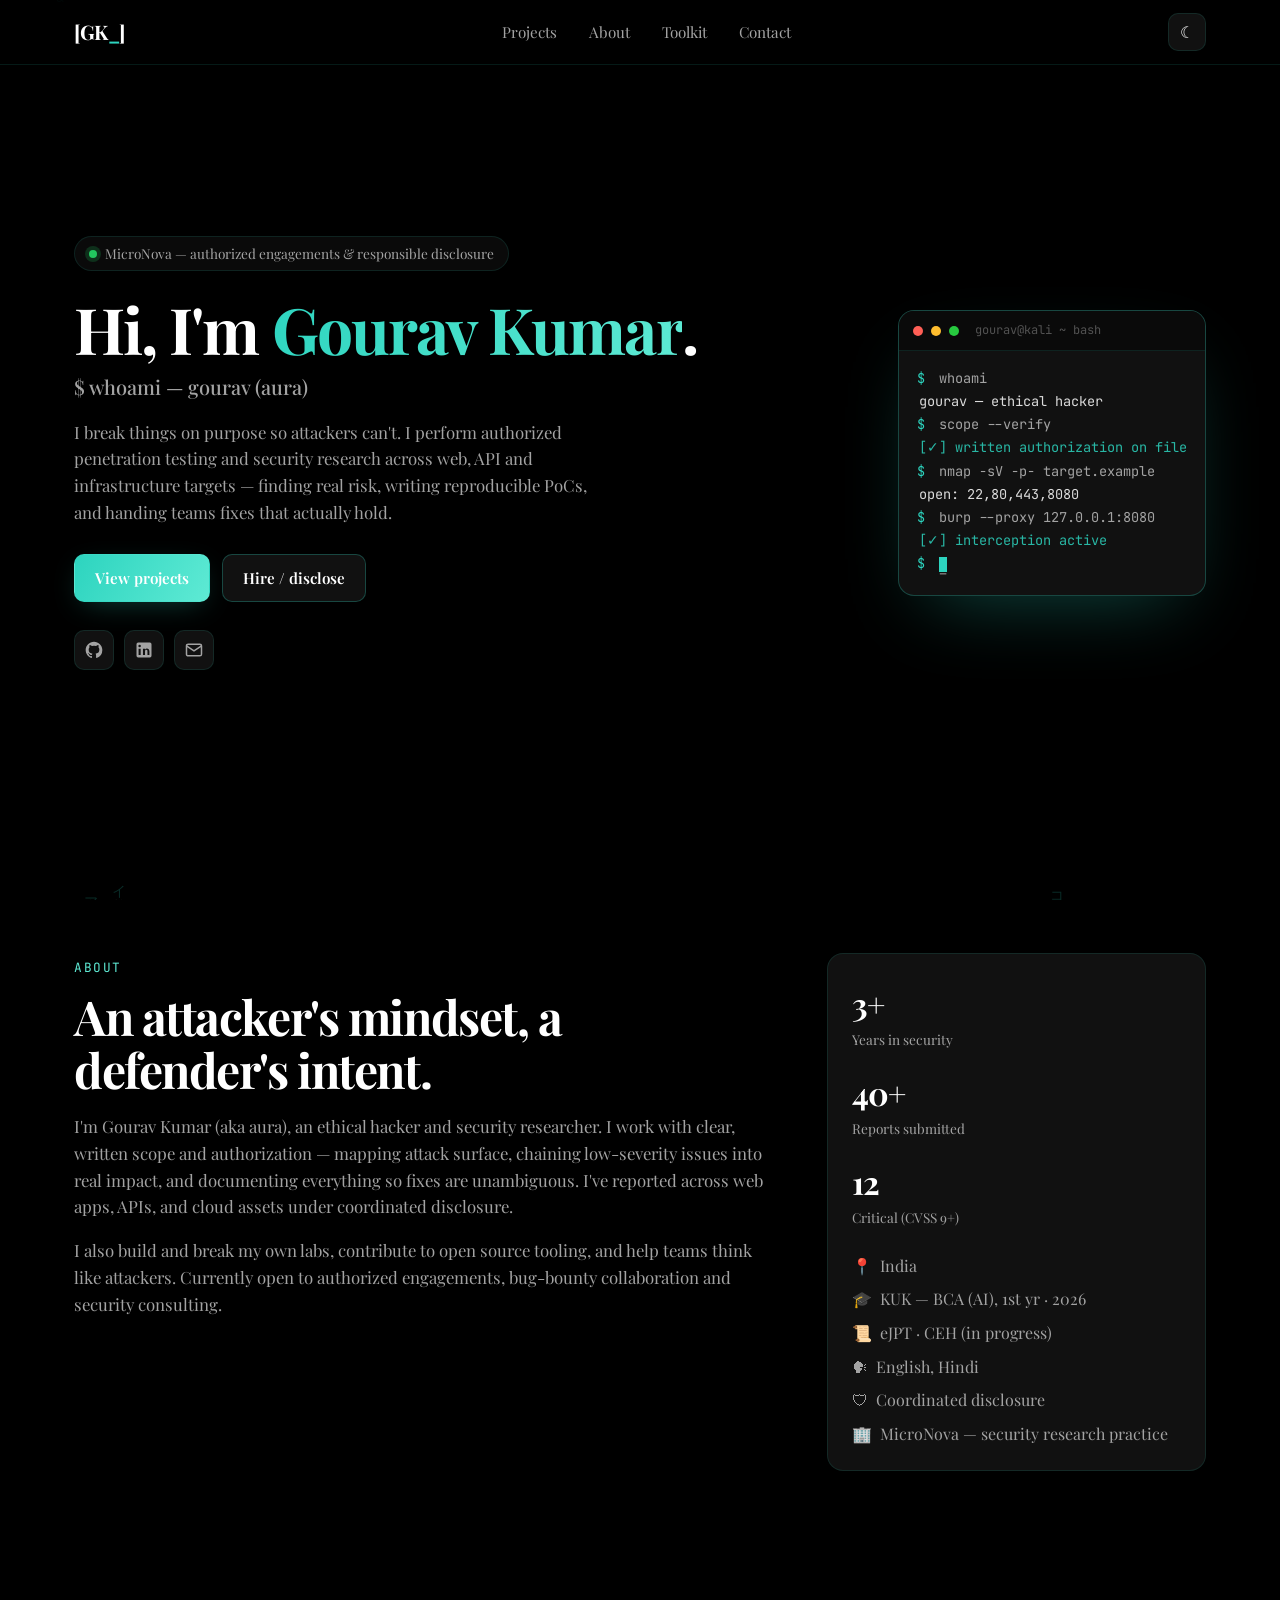
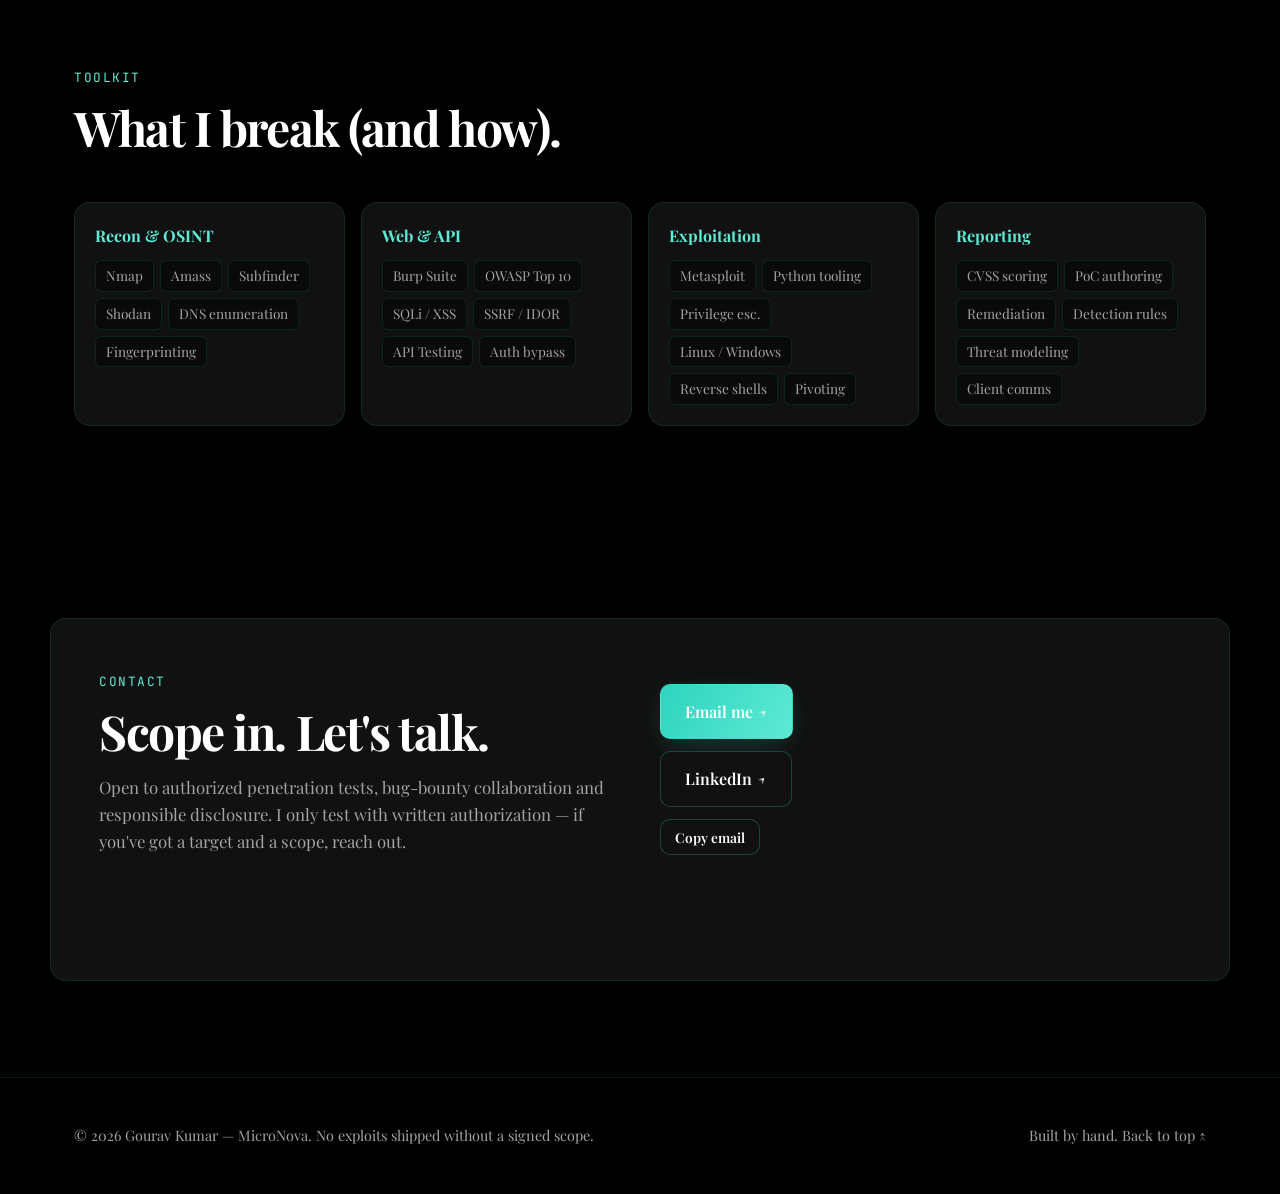
==== commit 6afbbb19: "Add files via upload" ====
--- a/index.html
+++ b/index.html
@@ -10,7 +10,7 @@
 
   <link rel="preconnect" href="https://fonts.googleapis.com" />
   <link rel="preconnect" href="https://fonts.gstatic.com" crossorigin />
-  <link href="https://fonts.googleapis.com/css2?family=Space+Grotesk:wght@300;400;500;600;700&family=JetBrains+Mono:wght@400;500;700&display=swap" rel="stylesheet" />
+  <link href="https://fonts.googleapis.com/css2?family=Playfair+Display:wght@400;500;600;700;800;900&family=JetBrains+Mono:wght@400;500;700&display=swap" rel="stylesheet" />
 
   <link rel="stylesheet" href="styles.css" />
 </head>
@@ -48,7 +48,7 @@
         <div class="hero-content reveal">
           <span class="badge">
             <span class="badge-dot"></span>
-            Authorized engagements &amp; responsible disclosure
+            MicroNova — authorized engagements &amp; responsible disclosure
           </span>
           <h1 class="hero-title">
             Hi, I'm <span class="gradient-text">Gourav Kumar</span>.
@@ -145,9 +145,11 @@
           </div>
           <ul class="facts">
             <li><span>📍</span> India</li>
+            <li><span>🎓</span> KUK — BCA (AI), 1st yr · 2026</li>
             <li><span>📜</span> eJPT · CEH (in progress)</li>
             <li><span>🗣</span> English, Hindi</li>
             <li><span>🛡</span> Coordinated disclosure</li>
+            <li><span>🏢</span> MicroNova — security research practice</li>
           </ul>
         </aside>
       </div>
@@ -221,7 +223,7 @@
 
   <footer class="site-footer">
     <div class="container footer-inner">
-      <p>© <span id="year"></span> Gourav Kumar — ethical hacker. No exploits shipped without a signed scope.</p>
+      <p>© <span id="year"></span> Gourav Kumar — MicroNova. No exploits shipped without a signed scope.</p>
       <p class="footer-note">Built by hand. <a href="#top">Back to top ↑</a></p>
     </div>
   </footer>
--- a/styles.css
+++ b/styles.css
@@ -1,37 +1,37 @@
 /* ===== Design tokens ===== */
 :root {
-  --bg: #050a08;
-  --bg-soft: #0b1411;
-  --bg-elev: #0f1b17;
-  --text: #d6ffe9;
-  --text-muted: #7fb59a;
-  --text-faint: #4a7a62;
-  --accent: #00ff88;
-  --accent-2: #00d4ff;
-  --accent-glow: rgba(0, 255, 136, 0.35);
-  --border: rgba(0, 255, 136, 0.12);
-  --border-strong: rgba(0, 255, 136, 0.28);
-  --shadow: 0 20px 60px -20px rgba(0, 0, 0, 0.7);
+  --bg: #000000;
+  --bg-soft: #0a0a0a;
+  --bg-elev: #111111;
+  --text: #ffffff;
+  --text-muted: #a3a3a3;
+  --text-faint: #525252;
+  --accent: #2dd4bf;
+  --accent-2: #5eead4;
+  --accent-glow: rgba(45, 212, 191, 0.35);
+  --border: rgba(45, 212, 191, 0.12);
+  --border-strong: rgba(45, 212, 191, 0.28);
+  --shadow: 0 20px 60px -20px rgba(0, 0, 0, 0.9);
   --radius: 16px;
   --radius-sm: 10px;
   --maxw: 1180px;
-  --font-sans: "Space Grotesk", system-ui, -apple-system, Segoe UI, Roboto, sans-serif;
+  --font-sans: "Playfair Display", Georgia, "Times New Roman", serif;
   --font-mono: "JetBrains Mono", ui-monospace, SFMono-Regular, monospace;
 }
 
 [data-theme="light"] {
-  --bg: #f0faf4;
-  --bg-soft: #e3f3ea;
+  --bg: #ffffff;
+  --bg-soft: #f5f5f5;
   --bg-elev: #ffffff;
-  --text: #0a1f14;
-  --text-muted: #3d6b52;
-  --text-faint: #6b9a80;
-  --accent: #0a8f4a;
-  --accent-2: #0891b2;
-  --accent-glow: rgba(10, 143, 74, 0.25);
-  --border: rgba(10, 31, 20, 0.1);
-  --border-strong: rgba(10, 31, 20, 0.18);
-  --shadow: 0 20px 60px -20px rgba(10, 31, 20, 0.18);
+  --text: #0a0a0a;
+  --text-muted: #525252;
+  --text-faint: #a3a3a3;
+  --accent: #0d9488;
+  --accent-2: #14b8a6;
+  --accent-glow: rgba(13, 148, 136, 0.25);
+  --border: rgba(10, 10, 10, 0.1);
+  --border-strong: rgba(10, 10, 10, 0.18);
+  --shadow: 0 20px 60px -20px rgba(10, 10, 10, 0.18);
 }
 
 /* Respect reduced motion */
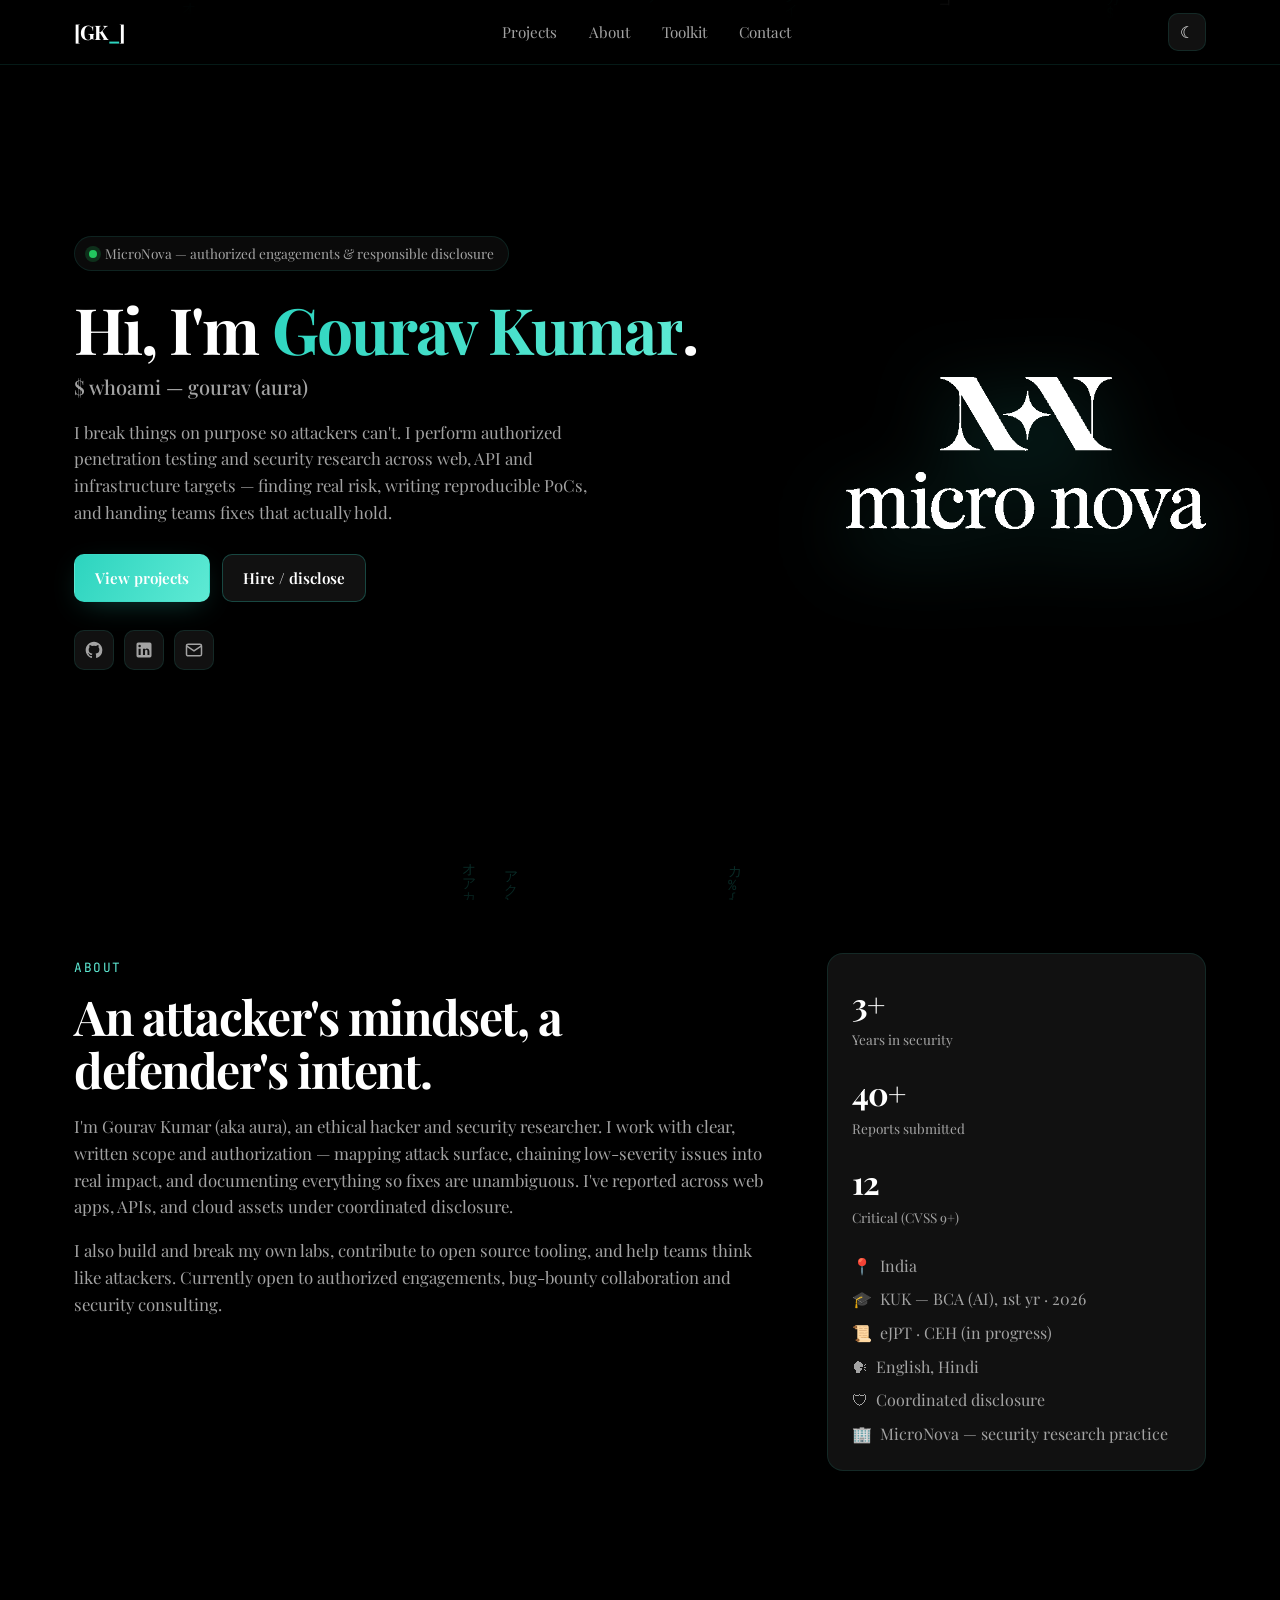
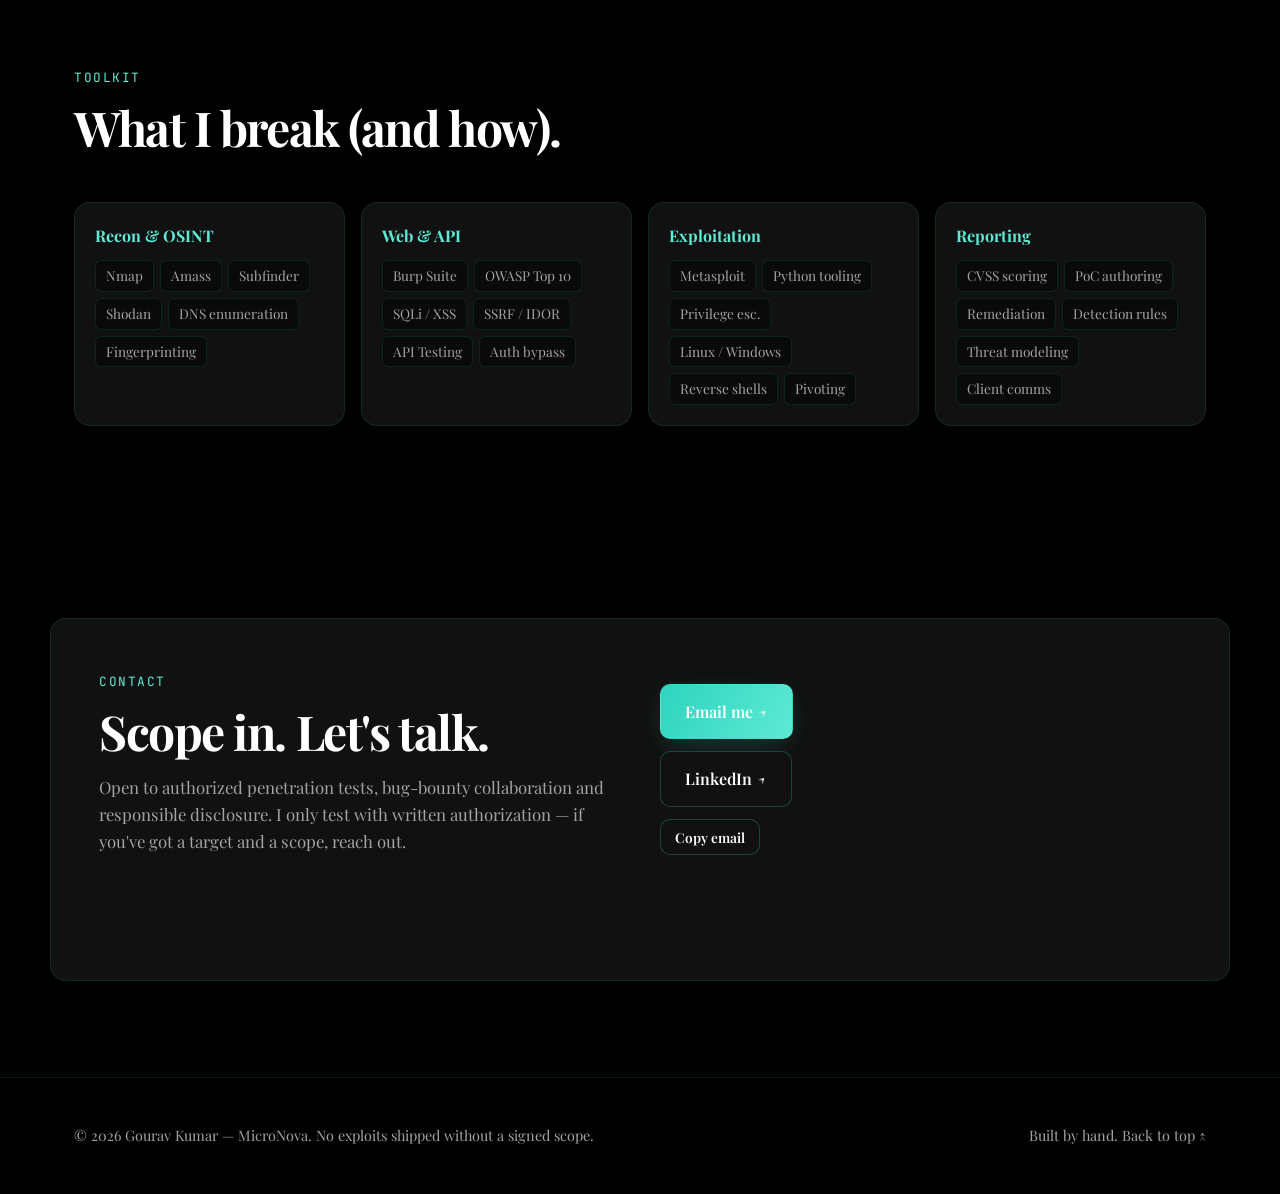
==== commit 0092e8a8: "Add files via upload" ====
--- a/index.html
+++ b/index.html
@@ -90,23 +90,7 @@
           </ul>
         </div>
         <div class="hero-visual reveal" aria-hidden="true">
-          <div class="terminal-card">
-            <div class="terminal-bar">
-              <span class="dot red"></span><span class="dot yellow"></span><span class="dot green"></span>
-              <span class="terminal-title">gourav@kali ~ bash</span>
-            </div>
-            <div class="terminal-body">
-              <p><span class="prompt">$</span> whoami</p>
-              <p class="out">gourav — ethical hacker</p>
-              <p><span class="prompt">$</span> scope --verify</p>
-              <p class="out ok">[✓] written authorization on file</p>
-              <p><span class="prompt">$</span> nmap -sV -p- target.example</p>
-              <p class="out">open: 22,80,443,8080</p>
-              <p><span class="prompt">$</span> burp --proxy 127.0.0.1:8080</p>
-              <p class="out ok">[✓] interception active</p>
-              <p><span class="prompt">$</span> <span class="cursor">_</span></p>
-            </div>
-          </div>
+          <img class="hero-logo" src="assets/micronova-logo.png" alt="MicroNova logo" />
         </div>
       </div>
     </section>
--- a/styles.css
+++ b/styles.css
@@ -353,9 +353,17 @@
 @keyframes blink { 50% { opacity: 0; } }
 
 /* Hero visual override */
-.hero-visual { max-width: 400px; }
+.hero-visual { max-width: 400px; aspect-ratio: auto; display: grid; place-items: center; }
 .orb { display: none; }
 .rings { display: none; }
+.hero-logo {
+  width: 100%;
+  max-width: 360px;
+  height: auto;
+  display: block;
+  filter: drop-shadow(0 20px 40px var(--accent-glow));
+  animation: antigrav 6s ease-in-out infinite;
+}
 
 /* Projects */
 .projects-grid {
